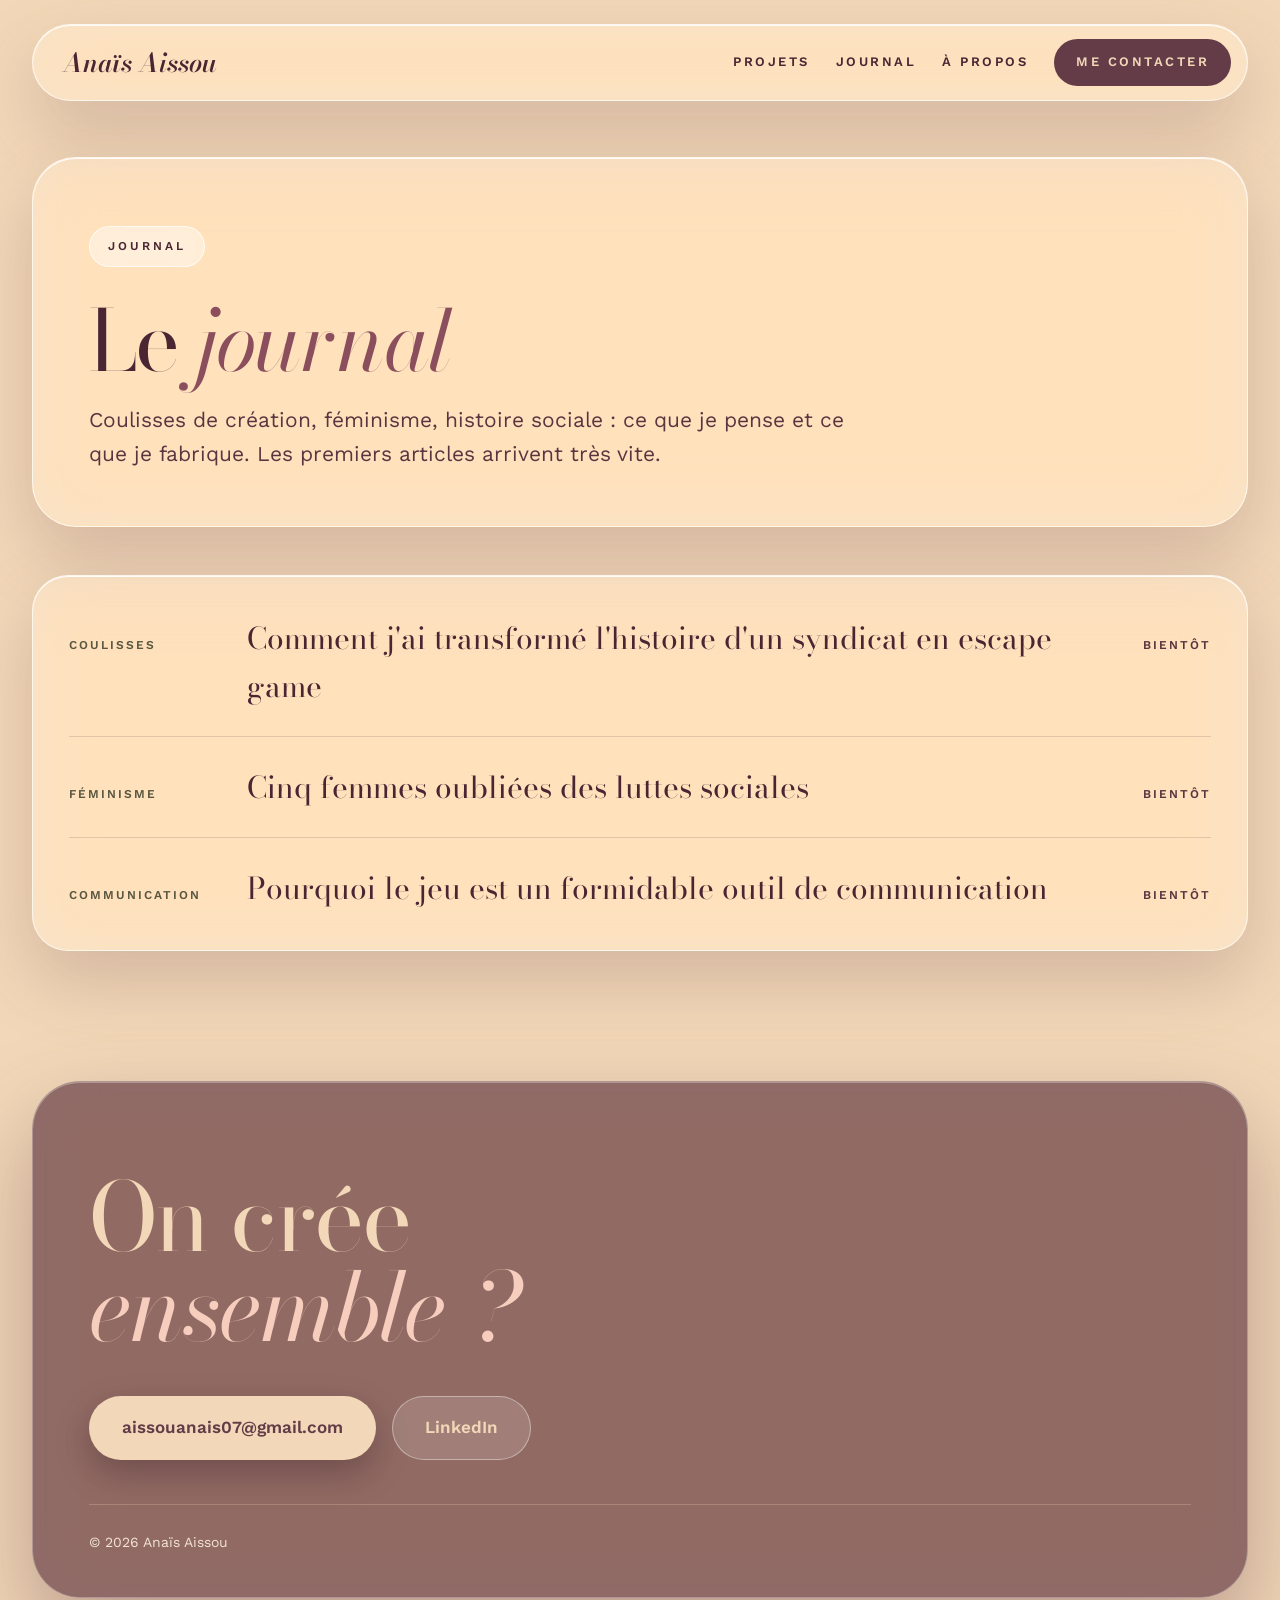
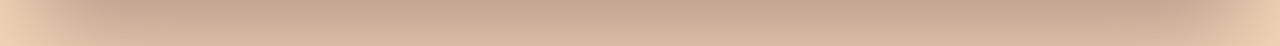
==== journal.html @ f651cc9f "Add files via upload" ====
<!doctype html>
<html lang="fr">
<head>
<meta charset="utf-8">
<meta name="viewport" content="width=device-width, initial-scale=1">
<title>Le journal · Anaïs Aissou</title>
<meta name="description" content="Coulisses de création, féminisme et histoire sociale : le journal d'Anaïs Aissou.">
<meta property="og:title" content="Le journal · Anaïs Aissou">
<meta property="og:description" content="Coulisses de création, féminisme et histoire sociale : le journal d'Anaïs Aissou.">
<meta property="og:image" content="https://anaisaissou-web.github.io/images/hero-coucher-soleil.jpg">
<link rel="preconnect" href="https://fonts.googleapis.com">
<link rel="preconnect" href="https://fonts.gstatic.com" crossorigin>
<link href="https://fonts.googleapis.com/css2?family=Bodoni+Moda:ital,opsz,wght@0,6..96,400;0,6..96,600;1,6..96,400;1,6..96,600&family=Work+Sans:wght@400;500;600&display=swap" rel="stylesheet">
<link rel="stylesheet" href="style.css">
</head>
<body>
<div class="conteneur entete">
  <header class="barre verre">
    <a class="logo" href="index.html">Anaïs Aissou</a>
    <nav class="menu" aria-label="Navigation principale">
      <a href="index.html#projets">Projets</a>
      <a href="journal.html">Journal</a>
      <a href="index.html#apropos">À propos</a>
      <a class="contact" href="index.html#contact">Me contacter</a>
    </nav>
  </header>
</div>

<main class="conteneur">
  <div class="entete-projet verre" style="margin-top: 56px">
    <p class="pastille" style="align-self: flex-start">Journal</p>
    <h1>Le <span class="italique">journal</span></h1>
    <p class="chapo texte-doux">Coulisses de création, féminisme, histoire sociale : ce que je pense et ce que je fabrique. Les premiers articles arrivent très vite.</p>
  </div>
  <section class="section" style="padding-top: 48px">
    <div class="liste-articles verre">
      <div class="article-ligne">
        <span class="categorie">Coulisses</span>
        <span class="titre">Comment j'ai transformé l'histoire d'un syndicat en escape game</span>
        <span class="bientot">Bientôt</span>
      </div>
      <div class="article-ligne">
        <span class="categorie">Féminisme</span>
        <span class="titre">Cinq femmes oubliées des luttes sociales</span>
        <span class="bientot">Bientôt</span>
      </div>
      <div class="article-ligne">
        <span class="categorie">Communication</span>
        <span class="titre">Pourquoi le jeu est un formidable outil de communication</span>
        <span class="bientot">Bientôt</span>
      </div>
    </div>
  </section>
</main>
<footer id="contact" class="conteneur pied">
  <div class="boite verre-prune">
    <h2>On crée<br><em>ensemble ?</em></h2>
    <div class="boutons">
      <a class="bouton bouton-clair" href="mailto:aissouanais07@gmail.com">aissouanais07@gmail.com</a>
      <a class="bouton bouton-contour" href="https://www.linkedin.com/in/aissou-ana%C3%AFs-321b30236/" target="_blank" rel="noopener">LinkedIn</a>
    </div>
    <p class="copyright">© 2026 Anaïs Aissou</p>
  </div>
</footer>
</body>
</html>
---- style.css ----
/* =========================================================
   Portfolio Anaïs Aissou · feuille de style commune
   Palette : prune #633C48 · pêche #F2D8B8 · vieux rose #C99482 · olive #5A5740
   ========================================================= */

*, *::before, *::after { box-sizing: border-box; }

:root {
  --prune: #633C48;
  --prune-fonce: #4A2633;
  --prune-doux: #5A3540;
  --accent: #8A4E5C;
  --peche: #F2D8B8;
  --vieux-rose: #C99482;
  --olive: #5A5740;
  --serif: 'Bodoni Moda', Georgia, serif;
  --sans: 'Work Sans', system-ui, sans-serif;
  --verre: rgba(255, 249, 243, 0.32);
  --verre-bord: rgba(255, 255, 255, 0.7);
  --ombre: 0 30px 70px rgba(99, 60, 72, 0.22);
}

html { scroll-behavior: smooth; }

body {
  margin: 0;
  min-height: 100vh;
  color: var(--prune-fonce);
  font-family: var(--sans);
  font-size: 17px;
  line-height: 1.6;
  background: var(--peche) url(images/satin.jpg) center top / cover no-repeat fixed;
}

img { max-width: 100%; display: block; }
a { color: inherit; }
a:hover { opacity: .85; }
a:focus-visible, button:focus-visible { outline: 3px solid var(--accent); outline-offset: 3px; }

.conteneur { max-width: 1280px; margin: 0 auto; padding: 0 32px; }
.serif { font-family: var(--serif); }
.italique { font-style: italic; color: var(--accent); }

/* ---------- Verre dépoli ---------- */
.verre {
  background: var(--verre);
  -webkit-backdrop-filter: blur(30px) saturate(160%);
  backdrop-filter: blur(30px) saturate(160%);
  border: 1px solid var(--verre-bord);
  box-shadow: var(--ombre), inset 0 1px 0 rgba(255, 255, 255, 0.9);
}
.verre-olive {
  background: rgba(90, 87, 64, 0.62);
  -webkit-backdrop-filter: blur(34px) saturate(140%);
  backdrop-filter: blur(34px) saturate(140%);
  border: 1px solid rgba(255, 255, 255, 0.22);
  box-shadow: 0 40px 90px rgba(25, 8, 16, 0.4), inset 0 1px 0 rgba(255, 255, 255, 0.28);
  color: var(--peche);
}
.verre-prune {
  background: rgba(99, 60, 72, 0.7);
  -webkit-backdrop-filter: blur(34px) saturate(150%);
  backdrop-filter: blur(34px) saturate(150%);
  border: 1px solid rgba(255, 255, 255, 0.3);
  box-shadow: 0 40px 90px rgba(99, 60, 72, 0.4), inset 0 1px 0 rgba(255, 255, 255, 0.3);
  color: var(--peche);
}
.pastille {
  display: inline-block;
  padding: 10px 18px;
  border-radius: 999px;
  font-size: 12px; font-weight: 600; letter-spacing: 3px; text-transform: uppercase;
  background: rgba(255, 249, 243, 0.4);
  -webkit-backdrop-filter: blur(16px);
  backdrop-filter: blur(16px);
  border: 1px solid rgba(255, 255, 255, 0.75);
}
.etiquette { margin: 0; font-size: 12px; font-weight: 600; letter-spacing: 2.5px; text-transform: uppercase; color: var(--olive); }

/* ---------- Boutons ---------- */
.bouton {
  display: inline-block;
  text-decoration: none;
  font-weight: 600;
  padding: 17px 32px;
  border-radius: 999px;
  border: 1px solid transparent;
}
.bouton-plein { background: var(--prune); color: var(--peche); box-shadow: 0 14px 34px rgba(99, 60, 72, 0.35), inset 0 1px 0 rgba(255, 255, 255, 0.25); }
.bouton-verre { background: rgba(255, 249, 243, 0.4); -webkit-backdrop-filter: blur(16px); backdrop-filter: blur(16px); border-color: rgba(255, 255, 255, 0.75); box-shadow: inset 0 1px 0 rgba(255, 255, 255, 0.35); }
.bouton-clair { background: var(--peche); color: var(--prune); box-shadow: 0 14px 34px rgba(40, 18, 26, 0.3); }
.bouton-contour { background: rgba(255, 249, 243, 0.14); border-color: rgba(255, 255, 255, 0.4); color: var(--peche); }
.boutons { display: flex; flex-wrap: wrap; gap: 16px; }

/* ---------- En-tête ---------- */
.entete { padding-top: 24px; }
.entete .barre {
  display: flex; flex-wrap: wrap; align-items: center; justify-content: space-between; gap: 16px;
  padding: 14px 16px 14px 30px; border-radius: 999px;
}
.logo { text-decoration: none; font-family: var(--serif); font-size: 26px; font-style: italic; font-weight: 600; }
.menu { display: flex; flex-wrap: wrap; align-items: center; gap: 26px; font-size: 13px; font-weight: 600; letter-spacing: 2.5px; text-transform: uppercase; }
.menu a { text-decoration: none; }
.menu .contact { background: var(--prune); color: var(--peche); padding: 13px 22px; border-radius: 999px; }

/* ---------- Titres ---------- */
h1, h2, h3 { font-family: var(--serif); font-weight: 400; margin: 0; }
.titre-section { font-size: clamp(46px, 5.4vw, 80px); line-height: 1; }
.texte-doux { color: var(--prune-doux); }

/* ---------- Accueil ---------- */
.hero { display: flex; flex-wrap: wrap; gap: 40px; align-items: stretch; padding-top: 56px; padding-bottom: 100px; }
.hero-texte { flex: 999 1 560px; min-width: 0; padding: 56px; border-radius: 44px; display: flex; flex-direction: column; justify-content: center; gap: 30px; }
.hero-texte .pastille { align-self: flex-start; }
.hero h1 { font-size: clamp(60px, 8vw, 120px); line-height: 0.92; letter-spacing: -3px; }
.hero-texte p.intro { margin: 0; max-width: 500px; font-size: 20px; }
.hero-photo { flex: 1 1 380px; min-width: 0; display: flex; justify-content: center; align-items: center; }
.cadre-arche { position: relative; width: 420px; max-width: 100%; padding: 14px; border-radius: 999px 999px 40px 40px; }
.cadre-arche img { width: 100%; height: 600px; object-fit: cover; object-position: 50% 62%; border-radius: 999px 999px 28px 28px; }
.carte-flottante { position: absolute; bottom: 34px; left: 34px; right: 34px; padding: 18px 22px; border-radius: 24px; display: flex; align-items: center; justify-content: space-between; gap: 12px; }
.carte-flottante small { display: block; font-size: 11px; font-weight: 600; letter-spacing: 2.5px; text-transform: uppercase; color: var(--prune-doux); }
.carte-flottante span { font-family: var(--serif); font-style: italic; font-size: 22px; line-height: 1.15; }

.bandeau { padding: 22px 40px; border-radius: 999px; display: flex; flex-wrap: wrap; justify-content: center; gap: 10px 36px; font-family: var(--serif); font-style: italic; font-size: 26px; }
.bandeau .etoile { color: var(--olive); }

.section { padding-top: 110px; padding-bottom: 90px; }
.entete-section { display: flex; flex-wrap: wrap; align-items: flex-end; justify-content: space-between; gap: 20px; padding: 0 8px; margin-bottom: 48px; }
.entete-section p { margin: 0; max-width: 420px; }

/* ---------- Cartes projets ---------- */
.grille-projets { display: grid; grid-template-columns: repeat(auto-fit, minmax(290px, 1fr)); gap: 28px; }
.carte-projet { padding: 16px 16px 30px; border-radius: 36px; display: flex; flex-direction: column; gap: 22px; text-decoration: none; transition: transform .25s ease; }
.carte-projet:hover { transform: translateY(-6px); opacity: 1; }
.visuel { position: relative; height: 340px; border-radius: 999px 999px 24px 24px; overflow: hidden; display: flex; flex-direction: column; align-items: center; justify-content: flex-end; padding: 24px; gap: 8px; box-shadow: 0 10px 30px rgba(25, 8, 16, 0.25); }
.visuel img { position: absolute; inset: 0; width: 100%; height: 100%; object-fit: cover; }
.visuel .numero { position: relative; font-family: var(--serif); font-style: italic; font-size: 30px; line-height: 1; color: var(--prune-fonce); padding: 10px 22px; border-radius: 999px; background: rgba(255, 249, 243, 0.7); -webkit-backdrop-filter: blur(14px); backdrop-filter: blur(14px); border: 1px solid rgba(255, 255, 255, 0.8); }
.visuel.vide { background: var(--prune); color: var(--peche); box-shadow: inset 0 -40px 70px rgba(25, 8, 16, 0.25); }
.visuel.vide .grand { font-family: var(--serif); font-style: italic; font-size: 64px; line-height: 1; }
.visuel .statut { position: absolute; top: 110px; font-size: 12px; font-weight: 600; letter-spacing: 2px; text-transform: uppercase; padding: 9px 18px; border-radius: 999px; background: rgba(255, 249, 243, 0.85); color: var(--prune); }
.carte-projet .infos { display: flex; flex-direction: column; gap: 8px; padding: 0 12px; }
.carte-projet h3 { font-size: 32px; font-weight: 600; line-height: 1.1; }
.carte-projet p { margin: 0; }

/* ---------- Citation ---------- */
.citation { padding: 100px 40px; border-radius: 48px; display: flex; flex-direction: column; align-items: center; gap: 24px; text-align: center; }
.citation .guillemet { font-family: var(--serif); font-size: 120px; line-height: 0.6; color: var(--olive); }
.citation p.phrase { margin: 0; max-width: 900px; font-family: var(--serif); font-style: italic; font-size: clamp(32px, 3.8vw, 54px); line-height: 1.2; }

/* ---------- Journal ---------- */
.journal { display: flex; flex-wrap: wrap; gap: 48px; align-items: flex-start; }
.journal .intro-journal { flex: 1 1 300px; min-width: 0; padding: 0 8px; }
.liste-articles { flex: 999 1 560px; min-width: 0; padding: 12px 36px; border-radius: 36px; display: flex; flex-direction: column; }
.article-ligne { text-decoration: none; display: flex; flex-wrap: wrap; align-items: baseline; gap: 12px 28px; padding: 26px 0; }
.article-ligne + .article-ligne { border-top: 1px solid rgba(99, 60, 72, 0.18); }
.article-ligne .categorie { width: 150px; font-size: 12px; font-weight: 600; letter-spacing: 2px; text-transform: uppercase; color: var(--olive); }
.article-ligne .titre { flex: 1 1 280px; font-family: var(--serif); font-size: 30px; }
.article-ligne .bientot { font-size: 12px; font-weight: 600; letter-spacing: 2px; text-transform: uppercase; color: var(--prune-doux); }

/* ---------- À propos ---------- */
.apropos { padding: 72px 56px; border-radius: 48px; display: flex; flex-wrap: wrap; gap: 56px; align-items: center; overflow: hidden; }
.apropos .photo { flex: 1 1 260px; min-width: 0; display: flex; justify-content: center; }
.apropos .photo img { width: 300px; height: auto; }
.apropos .texte { flex: 999 1 480px; min-width: 0; display: flex; flex-direction: column; gap: 24px; }
.apropos .etiquette { color: #F7D8C0; }
.apropos h2 { font-size: clamp(34px, 3.6vw, 52px); line-height: 1.15; }
.apropos h2 em { color: #F7CDBE; }
.apropos p { margin: 0; font-size: 18px; color: #F2E3D6; }

/* ---------- Pied de page ---------- */
.pied { padding-top: 40px; padding-bottom: 48px; }
.pied .boite { padding: 90px 56px 44px; border-radius: 48px; display: flex; flex-direction: column; gap: 44px; }
.pied h2 { font-size: clamp(54px, 7.4vw, 112px); line-height: 0.95; letter-spacing: -2px; }
.pied h2 em { color: #F7CDBE; }
.pied .copyright { margin: 0; padding-top: 26px; border-top: 1px solid rgba(242, 216, 184, 0.25); font-size: 14px; color: #F2E3D6; }

/* ---------- Pages projet ---------- */
.fil-ariane { padding-top: 40px; font-size: 14px; }
.fil-ariane a { text-decoration: none; font-weight: 600; }
.entete-projet { margin-top: 24px; padding: 56px; border-radius: 44px; display: flex; flex-direction: column; gap: 22px; }
.entete-projet h1 { font-size: clamp(48px, 6.6vw, 96px); line-height: 0.95; letter-spacing: -2px; }
.entete-projet .chapo { margin: 0; max-width: 760px; font-size: 21px; }
.fiche { display: grid; grid-template-columns: repeat(auto-fit, minmax(200px, 1fr)); gap: 16px; margin-top: 10px; }
.fiche div { padding: 18px 22px; border-radius: 22px; }
.fiche strong { display: block; font-size: 11px; letter-spacing: 2.5px; text-transform: uppercase; color: var(--olive); }

.bloc-image { margin-top: 40px; padding: 14px; border-radius: 36px; }
.bloc-image img { width: 100%; border-radius: 26px; }
.bloc-image figcaption { padding: 14px 10px 4px; font-size: 14px; color: var(--prune-doux); }

.etapes { display: grid; grid-template-columns: repeat(auto-fit, minmax(280px, 1fr)); gap: 24px; margin-top: 40px; }
.etape { padding: 36px; border-radius: 32px; display: flex; flex-direction: column; gap: 12px; }
.etape h2 { font-size: 34px; line-height: 1.1; }
.etape p { margin: 0; }

.video { position: relative; aspect-ratio: 16 / 9; border-radius: 26px; overflow: hidden; background: #1a1012; }
.video iframe, .video video { position: absolute; inset: 0; width: 100%; height: 100%; border: 0; }

/* ---------- Petits écrans ---------- */
@media (max-width: 700px) {
  body { background-attachment: scroll; background-size: 100% auto; background-repeat: repeat-y; }
  .conteneur { padding: 0 16px; }
  .hero { padding-bottom: 48px; }
  .entete .barre { border-radius: 32px; padding: 16px 20px; }
  .menu { gap: 16px; }
  .hero-texte, .entete-projet { padding: 32px 26px; }
  .cadre-arche img { height: 460px; }
  .bandeau { border-radius: 32px; font-size: 21px; }
  .citation { padding: 64px 24px; }
  .liste-articles { padding: 8px 22px; }
  .apropos { padding: 48px 26px; }
  .pied .boite { padding: 56px 26px 32px; }
}
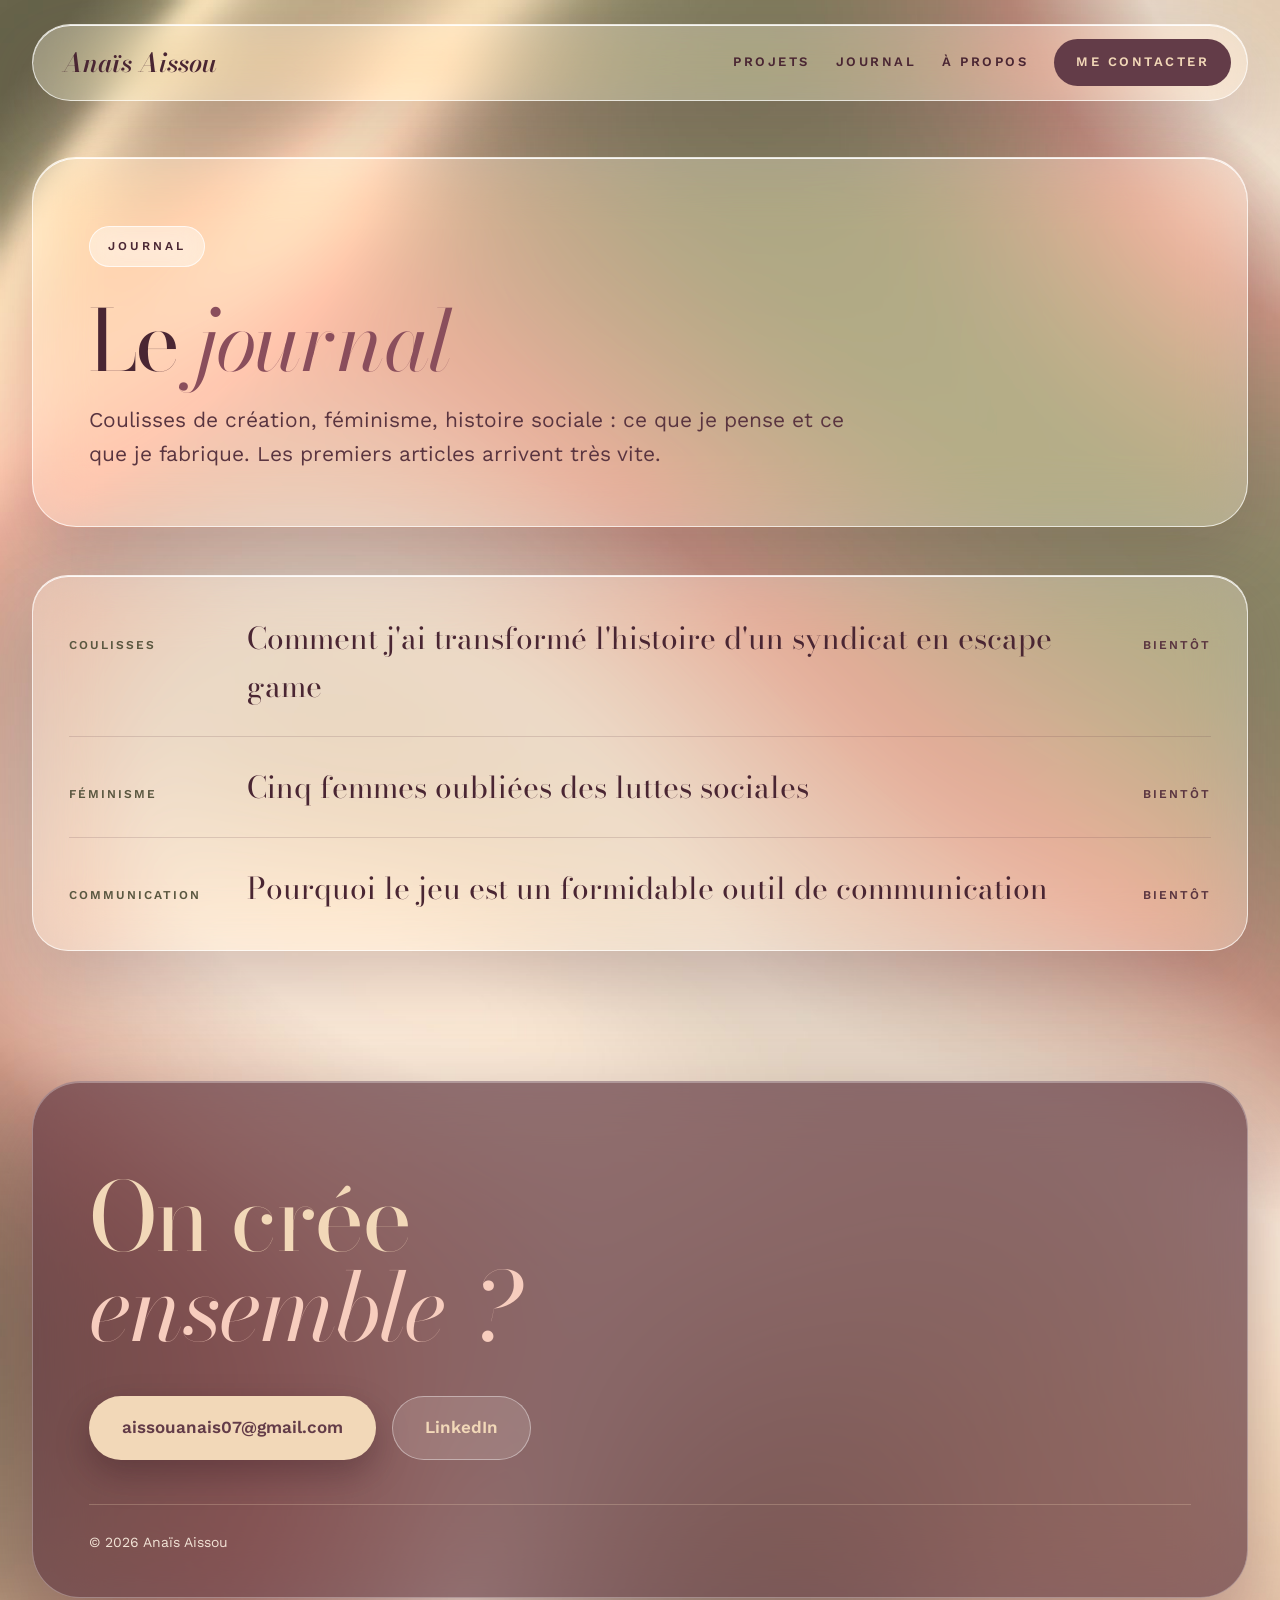
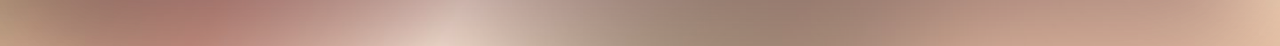
==== commit 298c0d54: "Add files via upload" ====
--- a/journal.html
+++ b/journal.html
@@ -7,7 +7,7 @@
 <meta name="description" content="Coulisses de création, féminisme et histoire sociale : le journal d'Anaïs Aissou.">
 <meta property="og:title" content="Le journal · Anaïs Aissou">
 <meta property="og:description" content="Coulisses de création, féminisme et histoire sociale : le journal d'Anaïs Aissou.">
-<meta property="og:image" content="https://anaisaissou-web.github.io/images/hero-coucher-soleil.jpg">
+<meta property="og:image" content="https://anaisaissou-web.github.io/hero-coucher-soleil.jpg">
 <link rel="preconnect" href="https://fonts.googleapis.com">
 <link rel="preconnect" href="https://fonts.gstatic.com" crossorigin>
 <link href="https://fonts.googleapis.com/css2?family=Bodoni+Moda:ital,opsz,wght@0,6..96,400;0,6..96,600;1,6..96,400;1,6..96,600&family=Work+Sans:wght@400;500;600&display=swap" rel="stylesheet">
--- a/style.css
+++ b/style.css
@@ -29,7 +29,7 @@
   font-family: var(--sans);
   font-size: 17px;
   line-height: 1.6;
-  background: var(--peche) url(images/satin.jpg) center top / cover no-repeat fixed;
+  background: var(--peche) url(satin.jpg) center top / cover no-repeat fixed;
 }
 
 img { max-width: 100%; display: block; }
